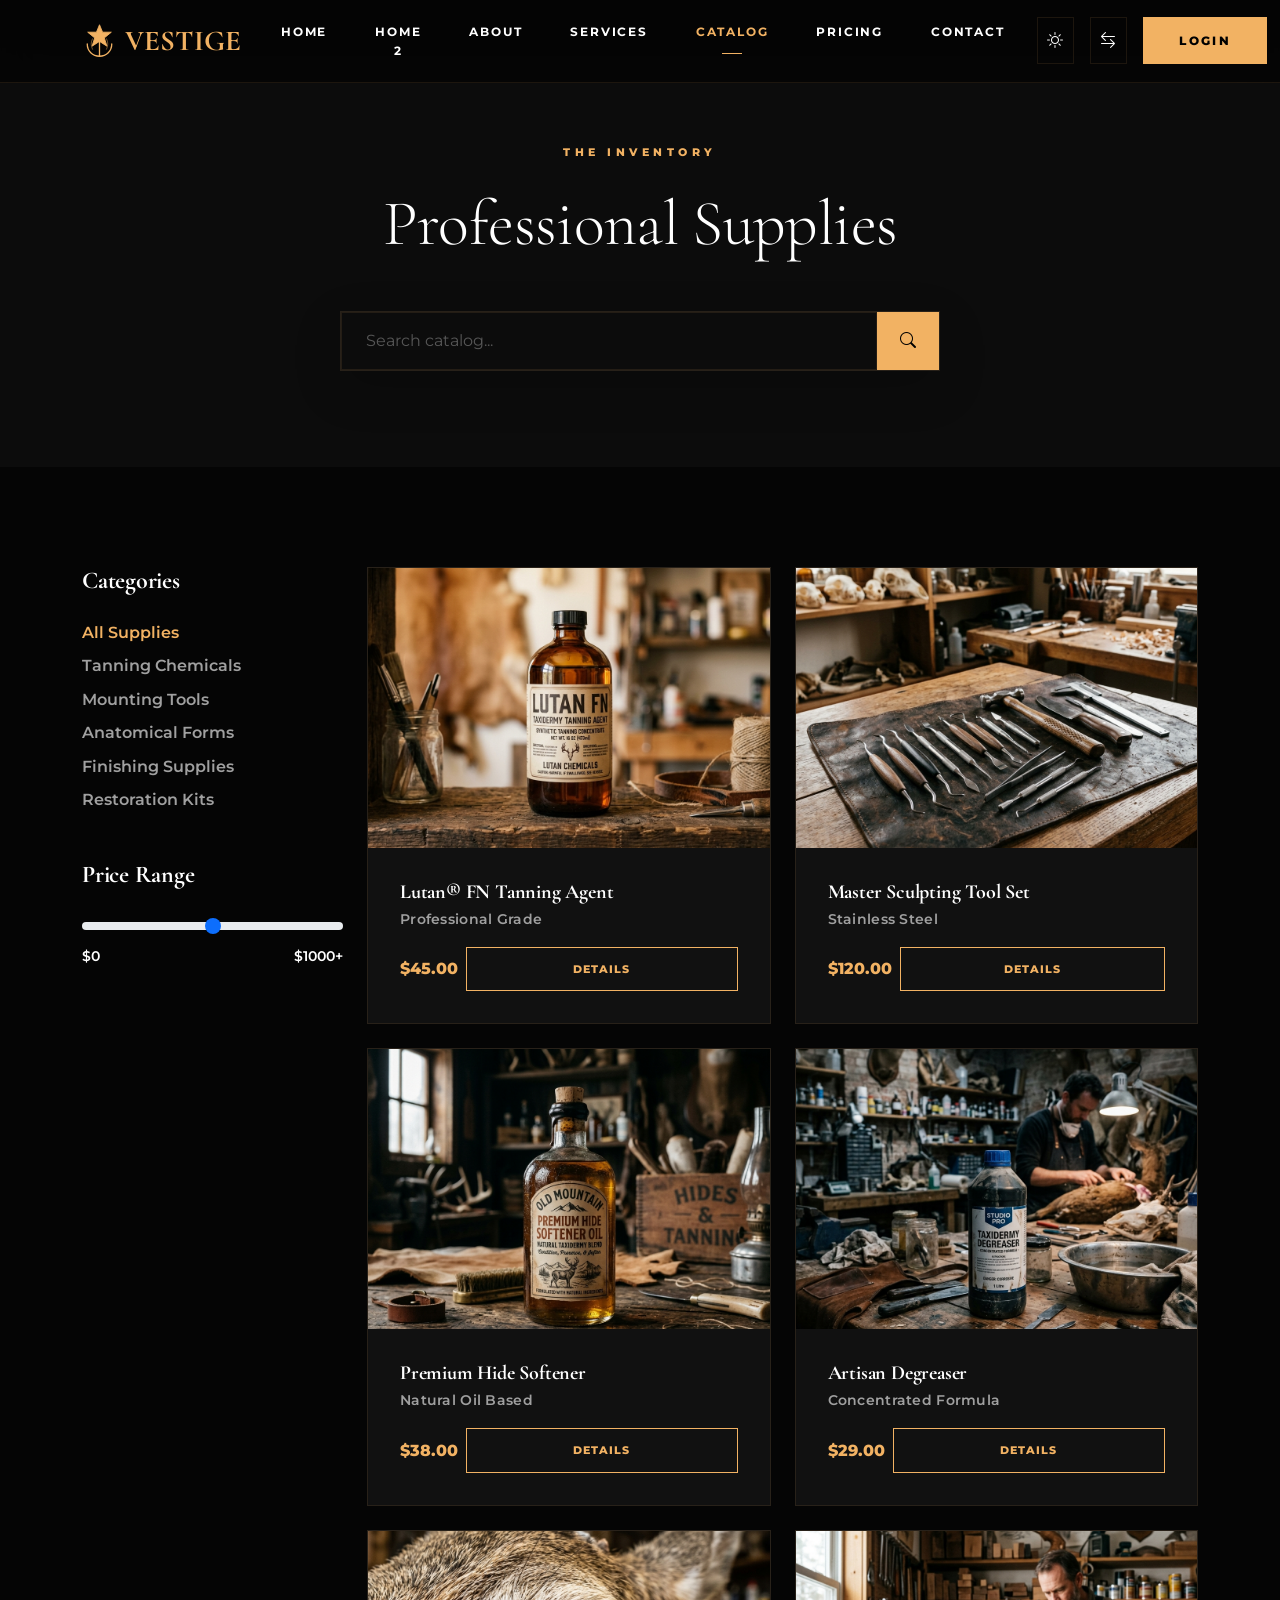
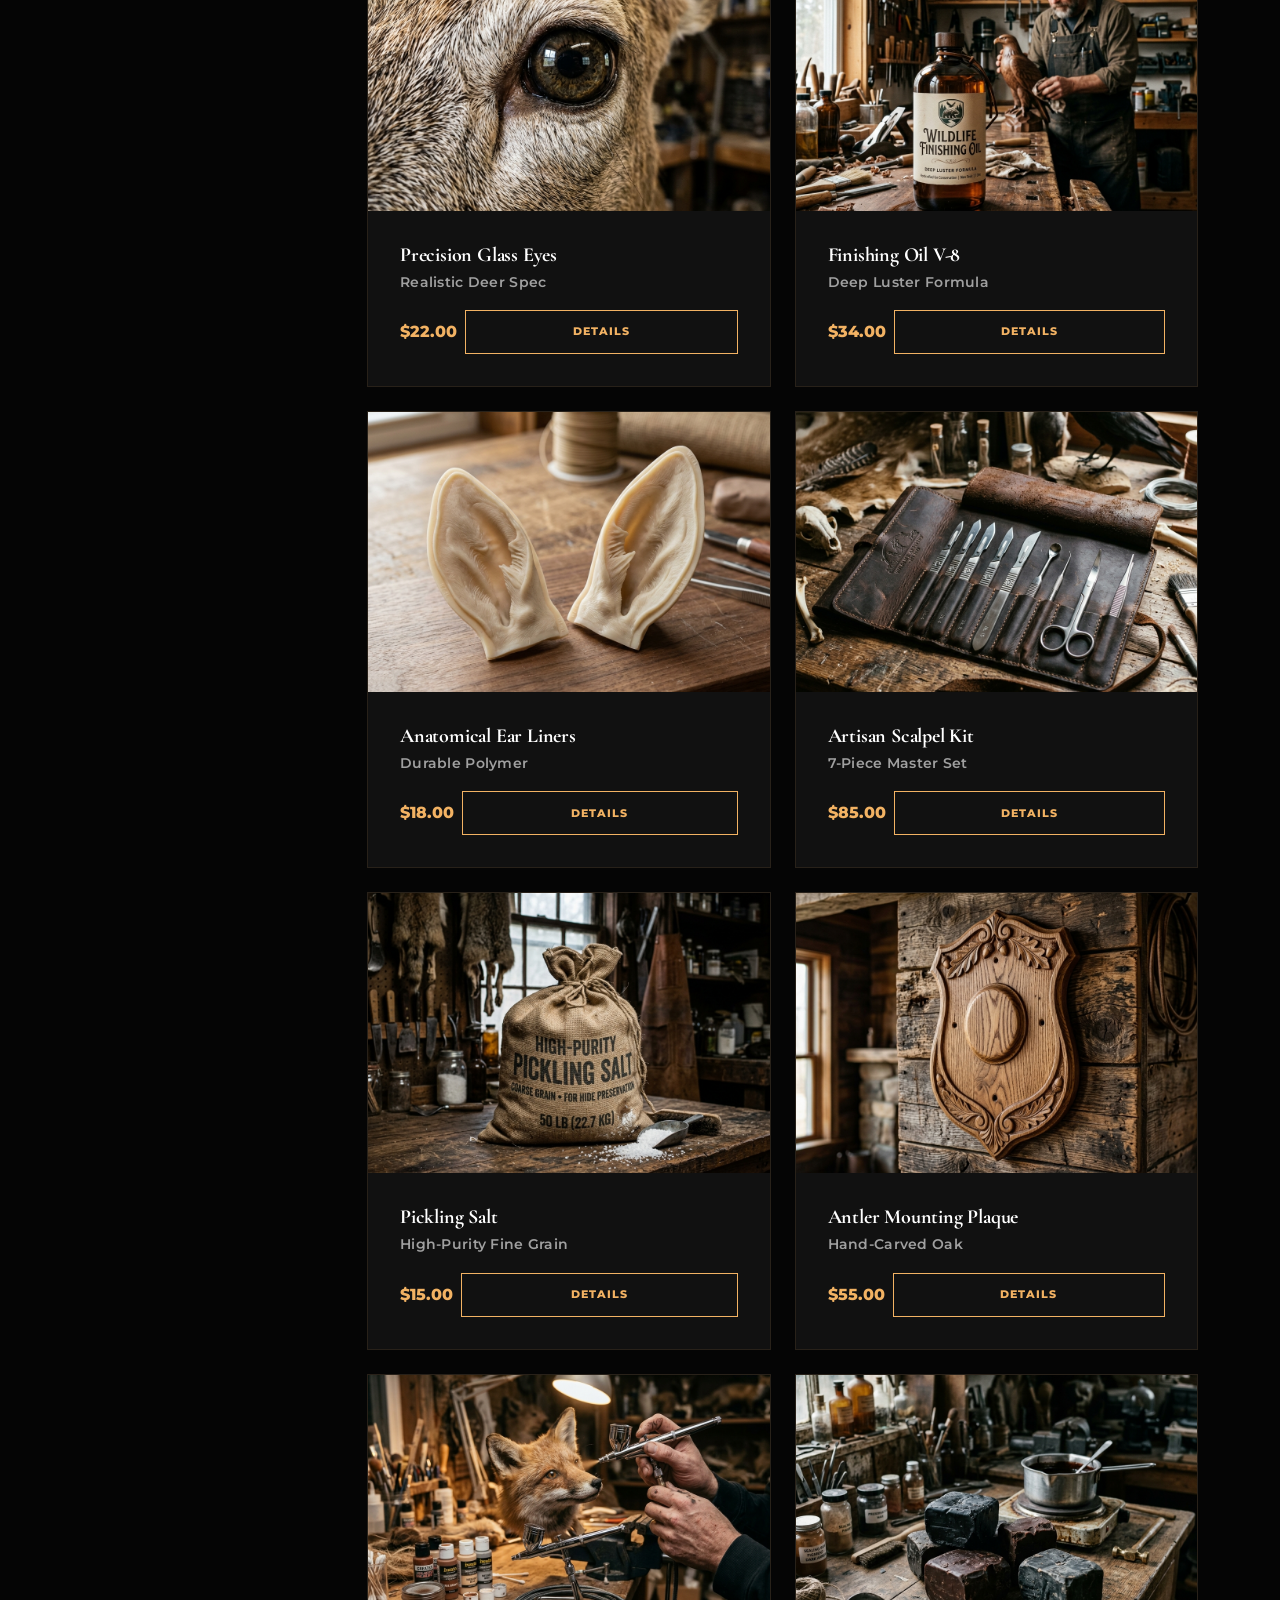
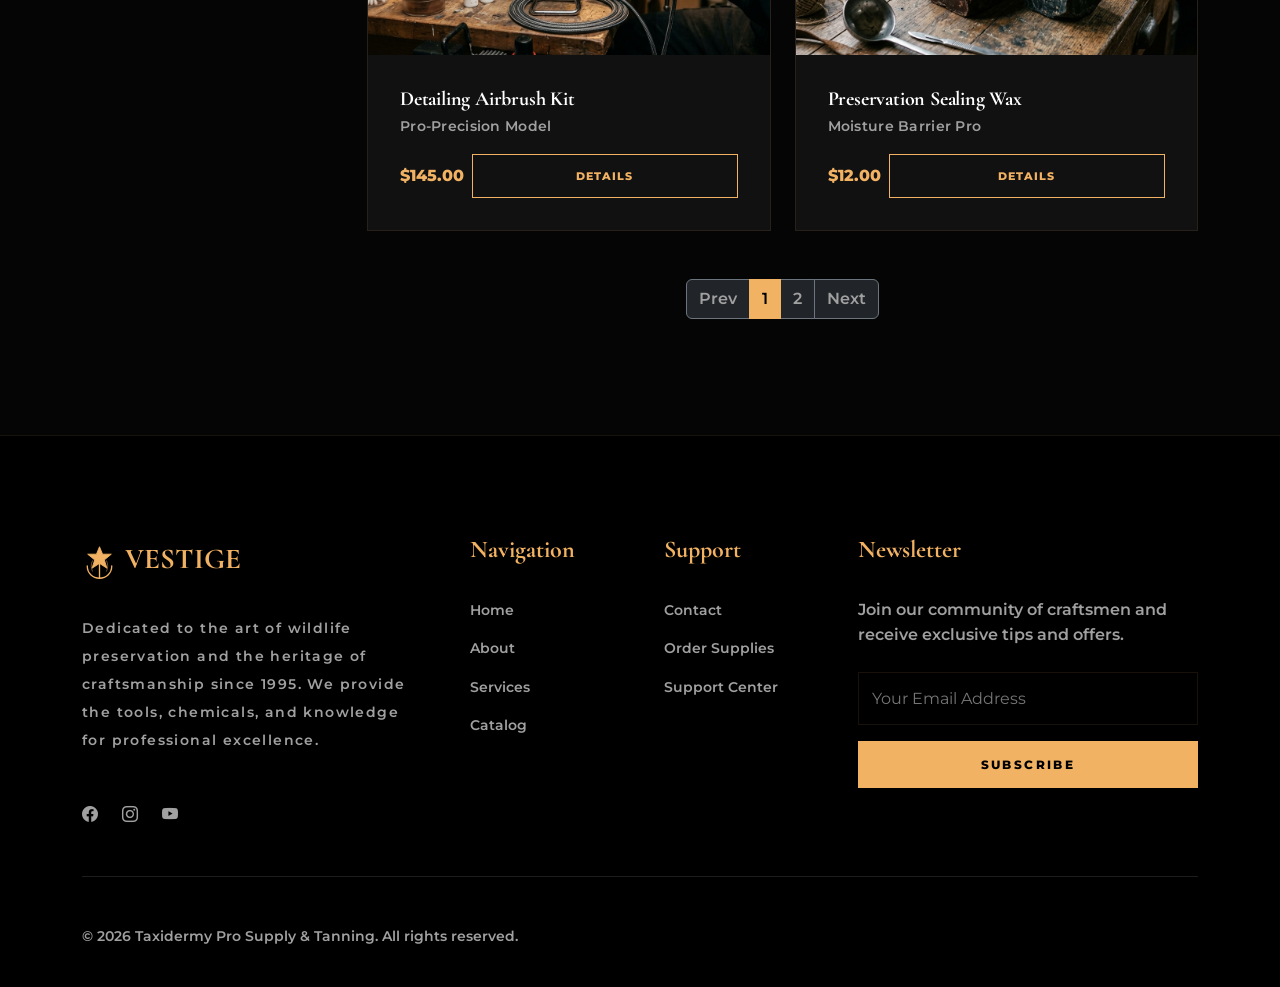
==== catalog.html @ b8b493ed "Initial commit: Professional Taxidermy Supply & Tanning Service Website" ====
<!DOCTYPE html>
<html lang="en" dir="ltr">
<head>
    <meta charset="UTF-8">
    <meta name="viewport" content="width=device-width, initial-scale=1.0">
    <title>Supply Catalog | Taxidermy Pro</title>
    <link href="https://cdn.jsdelivr.net/npm/bootstrap@5.3.0/dist/css/bootstrap.min.css" rel="stylesheet">
    <link rel="stylesheet" href="https://cdn.jsdelivr.net/npm/bootstrap-icons@1.10.5/font/bootstrap-icons.css">
    <link rel="stylesheet" href="assets/css/style.css">
    <link rel="icon" type="image/svg+xml" href="assets/images/logo.svg">
</head>
<body data-theme="dark">

    <!-- Navbar -->
    <nav class="navbar navbar-expand-xl fixed-top">
        <div class="container">
            <a class="navbar-brand d-flex align-items-center" href="index.html">
                <img src="assets/images/logo.svg" alt="Logo" class="me-2" style="height: 35px;">
                VESTIGE
            </a>
            <button class="navbar-toggler" type="button" data-bs-toggle="collapse" data-bs-target="#navbarNav">
                <span class="navbar-toggler-icon"></span>
            </button>
            <div class="collapse navbar-collapse" id="navbarNav">
                <ul class="navbar-nav mx-auto text-center">
                    <li class="nav-item"><a class="nav-link" href="index.html">Home</a></li>
                    <li class="nav-item"><a class="nav-link" href="home-2.html">Home 2</a></li>
                    <li class="nav-item"><a class="nav-link" href="about.html">About</a></li>
                    <li class="nav-item"><a class="nav-link" href="services.html">Services</a></li>
                    <li class="nav-item"><a class="nav-link active" href="catalog.html">Catalog</a></li>
                    <li class="nav-item"><a class="nav-link" href="pricing.html">Pricing</a></li>
                    
                    
                    <li class="nav-item"><a class="nav-link" href="contact.html">Contact</a></li>
                </ul>
                
                <div class="d-flex flex-column flex-lg-row align-items-center gap-3 mt-4 mt-lg-0">
                    <div class="d-flex gap-2">
                        <button class="theme-toggle" id="theme-toggle" title="Toggle Theme">
                            <i class="bi bi-sun"></i>
                        </button>
                        <button class="rtl-toggle" id="rtl-toggle" title="Toggle RTL">
                            <i class="bi bi-arrow-left-right"></i>
                        </button>
                    </div>
                    <a href="login.html" class="btn-premium">Login</a>
                </div>
            </div>
        </div>
    </nav>

    <section class="py-5 mt-5 bg-secondary-custom" style="background-color: var(--secondary-bg);">
        <div class="container py-5 text-center">
            <div class="section-title mb-5 reveal">
                <span>The Inventory</span>
                <h1 class="display-3">Professional Supplies</h1>
            </div>
            <div class="max-width-600 mx-auto mt-4 px-3 px-md-0">
                <div class="search-wrapper reveal d-flex shadow-lg" style="border: 1px solid var(--border-color); background: var(--card-bg);">
                    <input type="text" class="form-control border-0 bg-transparent ps-4 py-3 rounded-0" placeholder="Search catalog..." style="color: var(--text-primary); flex-grow: 1;">
                    <button class="btn btn-tan rounded-0 px-4 d-flex align-items-center justify-content-center" style="background: var(--accent-color); color: #000; border: none; min-width: 60px;">
                        <i class="bi bi-search fw-bold"></i>
                    </button>
                </div>
            </div>
        </div>
    </section>

    <section>
        <div class="container">
            <div class="row">
                <!-- Sidebar Filters -->
                <div class="col-lg-3 mb-5">
                    <div class="reveal">
                        <h4 class="mb-4">Categories</h4>
                        <ul class="list-unstyled">
                            <li class="mb-2"><a href="#" class="text-tan">All Supplies</a></li>
                            <li class="mb-2"><a href="#" class="text-muted">Tanning Chemicals</a></li>
                            <li class="mb-2"><a href="#" class="text-muted">Mounting Tools</a></li>
                            <li class="mb-2"><a href="#" class="text-muted">Anatomical Forms</a></li>
                            <li class="mb-2"><a href="#" class="text-muted">Finishing Supplies</a></li>
                            <li class="mb-2"><a href="#" class="text-muted">Restoration Kits</a></li>
                        </ul>
                        
                        <h4 class="mt-5 mb-4">Price Range</h4>
                        <input type="range" class="form-range" min="0" max="1000" id="priceRange">
                        <div class="d-flex justify-content-between text-muted small">
                            <span>$0</span>
                            <span>$1000+</span>
                        </div>
                    </div>
                </div>
                
                <!-- Product Grid -->
                <div class="col-lg-9">
                    <div class="row g-4">
                        <!-- Product Item -->
                        <div class="col-md-6 col-sm-6">
                            <div class="rustic-card reveal">
                                <img src="assets/images/catalog-item-1.png" alt="Product">
                                <div class="rustic-card-content">
                                    <h5 class="mb-1">Lutan® FN Tanning Agent</h5>
                                    <p class="small text-muted mb-3">Professional Grade</p>
                                    <div class="mt-auto d-flex flex-column flex-xl-row justify-content-between align-items-center gap-2">
                                        <span class="text-tan fw-bold">$45.00</span>
                                        <a href="catalog.html" class="btn btn-sm btn-outline-tan rounded-0 w-100 w-xl-auto">Details</a>
                                    </div>
                                </div>
                            </div>
                        </div>
                        <!-- Repeat products -->
                        <div class="col-md-6 col-sm-6">
                            <div class="rustic-card reveal">
                                <img src="assets/images/catalog-item-2.png" alt="Product">
                                <div class="rustic-card-content">
                                    <h5 class="mb-1">Master Sculpting Tool Set</h5>
                                    <p class="small text-muted mb-3">Stainless Steel</p>
                                    <div class="mt-auto d-flex flex-column flex-xl-row justify-content-between align-items-center gap-2">
                                        <span class="text-tan fw-bold">$120.00</span>
                                        <a href="catalog.html" class="btn btn-sm btn-outline-tan rounded-0 w-100 w-xl-auto">Details</a>
                                    </div>
                                </div>
                            </div>
                        </div>
                        <div class="col-md-6 col-sm-6">
                            <div class="rustic-card reveal">
                                <img src="assets/images/catalog-item-3.png" alt="Product">
                                <div class="rustic-card-content">
                                    <h5 class="mb-1">Premium Hide Softener</h5>
                                    <p class="small text-muted mb-3">Natural Oil Based</p>
                                    <div class="mt-auto d-flex flex-column flex-xl-row justify-content-between align-items-center gap-2">
                                        <span class="text-tan fw-bold">$38.00</span>
                                        <a href="catalog.html" class="btn btn-sm btn-outline-tan rounded-0 w-100 w-xl-auto">Details</a>
                                    </div>
                                </div>
                            </div>
                        </div>
                        <!-- Add more items to fill the grid -->
                        <div class="col-md-6 col-sm-6">
                            <div class="rustic-card reveal">
                                <img src="assets/images/catalog-item-4.png" alt="Product">
                                <div class="rustic-card-content">
                                    <h5 class="mb-1">Artisan Degreaser</h5>
                                    <p class="small text-muted mb-3">Concentrated Formula</p>
                                    <div class="mt-auto d-flex flex-column flex-xl-row justify-content-between align-items-center gap-2">
                                        <span class="text-tan fw-bold">$29.00</span>
                                        <a href="catalog.html" class="btn btn-sm btn-outline-tan rounded-0 w-100 w-xl-auto">Details</a>
                                    </div>
                                </div>
                            </div>
                        </div>
                        
                        <!-- New Items -->
                        <div class="col-md-6 col-sm-6">
                            <div class="rustic-card reveal">
                                <img src="assets/images/catalog-item-5.png" alt="Product">
                                <div class="rustic-card-content">
                                    <h5 class="mb-1">Precision Glass Eyes</h5>
                                    <p class="small text-muted mb-3">Realistic Deer Spec</p>
                                    <div class="mt-auto d-flex flex-column flex-xl-row justify-content-between align-items-center gap-2">
                                        <span class="text-tan fw-bold">$22.00</span>
                                        <a href="catalog.html" class="btn btn-sm btn-outline-tan rounded-0 w-100 w-xl-auto">Details</a>
                                    </div>
                                </div>
                            </div>
                        </div>
                        <div class="col-md-6 col-sm-6">
                            <div class="rustic-card reveal">
                                <img src="assets/images/catalog-item-6.png" alt="Product">
                                <div class="rustic-card-content">
                                    <h5 class="mb-1">Finishing Oil V-8</h5>
                                    <p class="small text-muted mb-3">Deep Luster Formula</p>
                                    <div class="mt-auto d-flex flex-column flex-xl-row justify-content-between align-items-center gap-2">
                                        <span class="text-tan fw-bold">$34.00</span>
                                        <a href="catalog.html" class="btn btn-sm btn-outline-tan rounded-0 w-100 w-xl-auto">Details</a>
                                    </div>
                                </div>
                            </div>
                        </div>
                        <div class="col-md-6 col-sm-6">
                            <div class="rustic-card reveal">
                                <img src="assets/images/catalog-item-7.png" alt="Product">
                                <div class="rustic-card-content">
                                    <h5 class="mb-1">Anatomical Ear Liners</h5>
                                    <p class="small text-muted mb-3">Durable Polymer</p>
                                    <div class="mt-auto d-flex flex-column flex-xl-row justify-content-between align-items-center gap-2">
                                        <span class="text-tan fw-bold">$18.00</span>
                                        <a href="catalog.html" class="btn btn-sm btn-outline-tan rounded-0 w-100 w-xl-auto">Details</a>
                                    </div>
                                </div>
                            </div>
                        </div>
                        <div class="col-md-6 col-sm-6">
                            <div class="rustic-card reveal">
                                <img src="assets/images/catalog-item-8.png" alt="Product">
                                <div class="rustic-card-content">
                                    <h5 class="mb-1">Artisan Scalpel Kit</h5>
                                    <p class="small text-muted mb-3">7-Piece Master Set</p>
                                    <div class="mt-auto d-flex flex-column flex-xl-row justify-content-between align-items-center gap-2">
                                        <span class="text-tan fw-bold">$85.00</span>
                                        <a href="catalog.html" class="btn btn-sm btn-outline-tan rounded-0 w-100 w-xl-auto">Details</a>
                                    </div>
                                </div>
                            </div>
                        </div>
                        <div class="col-md-6 col-sm-6">
                            <div class="rustic-card reveal">
                                <img src="assets/images/catalog-item-9.png" alt="Product">
                                <div class="rustic-card-content">
                                    <h5 class="mb-1">Pickling Salt</h5>
                                    <p class="small text-muted mb-3">High-Purity Fine Grain</p>
                                    <div class="mt-auto d-flex flex-column flex-xl-row justify-content-between align-items-center gap-2">
                                        <span class="text-tan fw-bold">$15.00</span>
                                        <a href="catalog.html" class="btn btn-sm btn-outline-tan rounded-0 w-100 w-xl-auto">Details</a>
                                    </div>
                                </div>
                            </div>
                        </div>
                        <div class="col-md-6 col-sm-6">
                            <div class="rustic-card reveal">
                                <img src="assets/images/catalog-item-10.png" alt="Product">
                                <div class="rustic-card-content">
                                    <h5 class="mb-1">Antler Mounting Plaque</h5>
                                    <p class="small text-muted mb-3">Hand-Carved Oak</p>
                                    <div class="mt-auto d-flex flex-column flex-xl-row justify-content-between align-items-center gap-2">
                                        <span class="text-tan fw-bold">$55.00</span>
                                        <a href="catalog.html" class="btn btn-sm btn-outline-tan rounded-0 w-100 w-xl-auto">Details</a>
                                    </div>
                                </div>
                            </div>
                        </div>
                        <div class="col-md-6 col-sm-6">
                            <div class="rustic-card reveal">
                                <img src="assets/images/catalog-item-11.png" alt="Product">
                                <div class="rustic-card-content">
                                    <h5 class="mb-1">Detailing Airbrush Kit</h5>
                                    <p class="small text-muted mb-3">Pro-Precision Model</p>
                                    <div class="mt-auto d-flex flex-column flex-xl-row justify-content-between align-items-center gap-2">
                                        <span class="text-tan fw-bold">$145.00</span>
                                        <a href="catalog.html" class="btn btn-sm btn-outline-tan rounded-0 w-100 w-xl-auto">Details</a>
                                    </div>
                                </div>
                            </div>
                        </div>
                        <div class="col-md-6 col-sm-6">
                            <div class="rustic-card reveal">
                                <img src="assets/images/catalog-item-12.png" alt="Product">
                                <div class="rustic-card-content">
                                    <h5 class="mb-1">Preservation Sealing Wax</h5>
                                    <p class="small text-muted mb-3">Moisture Barrier Pro</p>
                                    <div class="mt-auto d-flex flex-column flex-xl-row justify-content-between align-items-center gap-2">
                                        <span class="text-tan fw-bold">$12.00</span>
                                        <a href="catalog.html" class="btn btn-sm btn-outline-tan rounded-0 w-100 w-xl-auto">Details</a>
                                    </div>
                                </div>
                            </div>
                        </div>
                    </div>
                    
                    <!-- Pagination -->
                    <nav class="mt-5">
                        <ul class="pagination justify-content-center">
                            <li class="page-item disabled"><a class="page-link bg-dark border-secondary text-muted" href="#">Prev</a></li>
                            <li class="page-item active"><a class="page-link bg-tan border-tan text-white" href="#" style="background: var(--tan-leather);">1</a></li>
                            <li class="page-item"><a class="page-link bg-dark border-secondary text-muted" href="#">2</a></li>
                            <li class="page-item"><a class="page-link bg-dark border-secondary text-muted" href="#">Next</a></li>
                        </ul>
                    </nav>
                </div>
            </div>
        </div>
    </section>

    <!-- Footer -->
    <footer>
        <div class="container">
            <div class="row g-5">
                <div class="col-lg-4">
                    <div class="footer-logo"><img src="assets/images/logo.svg" alt="Logo" class="me-2" style="height: 35px;">VESTIGE</div>
                    <p class="text-muted mb-5 small letter-spacing-1 lh-lg">Dedicated to the art of wildlife preservation and the heritage of craftsmanship since 1995. We provide the tools, chemicals, and knowledge for professional excellence.</p>
                    <div class="social-links d-flex gap-4">
                        <a href="#" class="text-muted hover-accent"><i class="bi bi-facebook"></i></a>
                        <a href="#" class="text-muted hover-accent"><i class="bi bi-instagram"></i></a>
                        <a href="#" class="text-muted hover-accent"><i class="bi bi-youtube"></i></a>
                    </div>
                </div>
                <div class="col-lg-2 footer-links">
                    <h4>Navigation</h4>
                    <ul>
                        <li><a href="index.html">Home</a></li>
                        <li><a href="about.html">About</a></li>
                        <li><a href="services.html">Services</a></li>
                        <li><a href="catalog.html">Catalog</a></li>
                    </ul>
                </div>
                <div class="col-lg-2 footer-links">
                    <h4>Support</h4>
                    <ul>
                        <li><a href="contact.html">Contact</a></li>
                        <li><a href="order-form.html">Order Supplies</a></li>
                        
                        <li><a href="404.html">Support Center</a></li>
                    </ul>
                </div>
                <div class="col-lg-4">
                    <h4>Newsletter</h4>
                    <p class="text-muted mb-4">Join our community of craftsmen and receive exclusive tips and offers.</p>
                    <form class="newsletter-form">
                        <input type="email" placeholder="Your Email Address" required>
                        <button type="submit" class="btn-premium w-100">Subscribe</button>
                    </form>
                </div>
            </div>
            <hr class="my-5 border-secondary">
            <div class="row align-items-center">
                <div class="col-md-6 text-center text-md-start">
                    <p class="mb-0 small text-muted">&copy; 2026 Taxidermy Pro Supply & Tanning. All rights reserved.</p>
                </div>
            </div>
        </div>
    </footer>

    <script src="https://cdn.jsdelivr.net/npm/bootstrap@5.3.0/dist/js/bootstrap.bundle.min.js"></script>
    <script src="assets/js/main.js"></script>

    <button id="back-to-top" title="Back to Top"><i class="bi bi-arrow-up"></i></button>
</body>
</html>
---- assets/css/style.css ----
@import url('https://fonts.googleapis.com/css2?family=Cormorant+Garamond:wght@400;500;600;700&family=Montserrat:wght@400;500;600;700;800;900&display=swap');
@import url('dark-mode.css');
@import url('rtl.css');

:root {
    --primary-bg: #050505;
    --secondary-bg: #0c0c0c;
    --card-bg: #111111;
    --accent-color: #f2b263; /* Amber Gold */
    --accent-glow: rgba(242, 178, 99, 0.15);
    --text-primary: #ffffff;
    --text-muted: #a0a0a0;
    --border-color: rgba(242, 178, 99, 0.1);
    --transition-slow: 0.8s cubic-bezier(0.16, 1, 0.3, 1);
    --transition-mid: 0.5s cubic-bezier(0.16, 1, 0.3, 1);
    --nav-bg: rgba(5, 5, 5, 0.7);
    --footer-bg: #000000;
}

[data-theme="light"] {
    --primary-bg: #ffffff;
    --secondary-bg: #f8f8f8;
    --card-bg: #fdfdfd;
    --text-primary: #1a1a1a;
    --text-muted: #666666;
    --border-color: rgba(0, 0, 0, 0.08);
    --nav-bg: rgba(255, 255, 255, 0.95);
    --footer-bg: #f4f4f4;
}

[data-theme="dark"] {
    --primary-bg: #050505;
    --secondary-bg: #0c0c0c;
    --card-bg: #111111;
    --text-primary: #ffffff;
    --text-muted: #a0a0a0;
    --border-color: rgba(242, 178, 99, 0.1);
    --nav-bg: rgba(5, 5, 5, 0.9);
    --footer-bg: #000000;
}

* {
    margin: 0;
    padding: 0;
    box-sizing: border-box;
}

body {
    background-color: var(--primary-bg);
    color: var(--text-primary);
    font-family: 'Montserrat', sans-serif;
    font-weight: 600;
    overflow-x: hidden;
    line-height: 1.6;
    transition: background-color var(--transition-mid), color var(--transition-mid);
    -webkit-font-smoothing: antialiased;
}

h1, h2, h3, h4, h5, h6 {
    font-family: 'Cormorant Garamond', serif;
    font-weight: 700;
    color: var(--text-primary);
    letter-spacing: -0.01em;
}

/* Global Font Weight Overrides */
strong, b, .fw-bold {
    font-weight: 800 !important;
}

.fw-semibold {
    font-weight: 700 !important;
}

.fw-medium {
    font-weight: 600 !important;
}

/* Fix visibility issues */
.text-muted { color: var(--text-muted) !important; }
.text-accent { color: var(--accent-color) !important; }

/* Ensure consistent theme colors */
p, span, li { color: var(--text-primary); }
.text-muted { color: var(--text-muted) !important; }

a {
    text-decoration: none;
    color: inherit;
    transition: var(--transition-mid);
}

/* --- Navigation --- */
.navbar {
    background: var(--nav-bg);
    backdrop-filter: blur(20px);
    -webkit-backdrop-filter: blur(20px);
    border-bottom: 1px solid var(--border-color);
    padding: 0.8rem 0;
    transition: var(--transition-mid);
}

.navbar.scrolled {
    padding: 0.5rem 0;
    background: var(--primary-bg);
}

.navbar-brand {
    font-family: 'Cormorant Garamond', serif;
    font-size: 1.8rem;
    font-weight: 700;
    color: var(--accent-color) !important;
    text-transform: uppercase;
    letter-spacing: 0;
}

.nav-link {
    color: var(--text-primary) !important;
    font-weight: 700;
    font-size: 0.75rem;
    text-transform: uppercase;
    letter-spacing: 0.15em;
    margin: 0 1rem;
    position: relative;
    opacity: 1;
}

.nav-link:hover, .nav-link.active {
    color: var(--accent-color) !important;
    opacity: 1;
}

.nav-link::after {
    content: '';
    position: absolute;
    bottom: -5px;
    left: 50%;
    width: 0;
    height: 1px;
    background: var(--accent-color);
    transition: var(--transition-mid);
    transform: translateX(-50%);
}

.nav-link:hover::after, .nav-link.active::after {
    width: 20px;
}

.btn-premium {
    background: var(--accent-color);
    color: #000 !important;
    border: 1px solid var(--accent-color);
    padding: 0.8rem 2.2rem;
    font-size: 0.75rem;
    font-weight: 800;
    text-transform: uppercase;
    letter-spacing: 0.2em;
    border-radius: 0;
    position: relative;
    overflow: hidden;
    z-index: 1;
    transition: var(--transition-mid);
    display: inline-block;
    text-align: center;
}

.btn-premium:hover {
    background: #ffffff;
    color: #000 !important;
    border-color: #ffffff;
}

[data-theme="light"] .btn-premium:hover {
    background: #000000;
    color: var(--accent-color) !important;
    border-color: #000000;
}

/* Removed hover slide animation for solid button style */

.btn-outline-light {
    border-color: var(--border-color) !important;
    color: var(--text-primary) !important;
    border-radius: 0;
    text-transform: uppercase;
    font-size: 0.75rem;
    letter-spacing: 0.1em;
    padding: 0.8rem 2.2rem;
    transition: var(--transition-mid);
}

.btn-outline-light:hover {
    background: var(--accent-color);
    border-color: var(--accent-color) !important;
    color: #000 !important;
}

.btn-outline-tan {
    border: 1px solid var(--accent-color);
    color: var(--accent-color);
    background: transparent;
    padding: 0.8rem 1.5rem;
    text-transform: uppercase;
    font-size: 0.7rem;
    font-weight: 800;
    letter-spacing: 1px;
    transition: 0.3s;
}

.btn-outline-tan:hover {
    background: var(--accent-color);
    color: #000;
}

/* --- Form Styling --- */
.form-control, .form-select {
    background: var(--secondary-bg);
    border: 1px solid var(--border-color);
    color: var(--text-primary);
    border-radius: 0;
    padding: 0.8rem 1rem;
    transition: var(--transition-mid);
}

.form-control:focus, .form-select:focus {
    background: var(--card-bg);
    border-color: var(--accent-color);
    color: var(--text-primary);
    box-shadow: none;
    outline: none;
}

.form-control::placeholder {
    color: var(--text-muted);
    opacity: 0.5;
}

.form-label {
    color: var(--text-muted);
    font-size: 0.75rem;
    font-weight: 600;
    text-transform: uppercase;
    letter-spacing: 0.1em;
    margin-bottom: 0.5rem;
}

small {
    font-weight: 600;
}

/* --- Hero Section --- */
.hero {
    min-height: 100vh;
    display: flex;
    align-items: center;
    justify-content: center;
    text-align: center;
    position: relative;
    overflow: hidden;
    background: var(--primary-bg);
}

.hero-bg {
    position: absolute;
    top: 0;
    left: 0;
    width: 100%;
    height: 100%;
    background-size: cover;
    background-position: center;
    z-index: 1;
    transition: filter var(--transition-mid);
}

[data-theme="dark"] .hero-bg {
    background: linear-gradient(to bottom, rgba(5, 5, 5, 0.8), rgba(5, 5, 5, 0.4)), url('../images/hero.png');
    filter: contrast(1.2);
}

[data-theme="light"] .hero-bg {
    background: linear-gradient(to bottom, rgba(0, 0, 0, 0.4), rgba(0, 0, 0, 0.6)), url('../images/hero.png') center/cover no-repeat;
    filter: brightness(1) contrast(1.1);
}

.hero-overlay {
    position: absolute;
    top: 0;
    left: 0;
    width: 100%;
    height: 100%;
    background: linear-gradient(to bottom, rgba(0,0,0,0.4) 0%, rgba(0,0,0,0.6) 100%);
    z-index: 2;
}

.hero-content {
    position: relative;
    z-index: 3;
    max-width: 900px;
    margin: 0 auto;
}

.hero h1 {
    font-size: clamp(3rem, 8vw, 6rem);
    line-height: 0.9;
    margin-bottom: 2rem;
    color: #ffffff;
    clip-path: polygon(0 0, 100% 0, 100% 100%, 0% 100%);
    text-shadow: 0 10px 30px rgba(0,0,0,0.5);
}

.hero h1 span {
    display: block;
    color: transparent;
    -webkit-text-stroke: 1px var(--accent-color);
}

.hero p {
    font-size: 1.1rem;
    color: #e0e0e0;
    margin-bottom: 3rem;
    max-width: 600px;
    margin-left: auto;
    margin-right: auto;
    letter-spacing: 0.05em;
    text-shadow: 0 2px 10px rgba(0,0,0,0.5);
}

.hero-btns {
    gap: 1.5rem;
}

.hero .btn-premium {
    background: var(--accent-color);
    color: #000 !important;
    border: none;
    font-weight: 800;
}

.hero .btn-premium:hover {
    background: #ffffff;
    color: #000 !important;
}

.hero .btn-outline-light {
    border: 1px solid rgba(255, 255, 255, 0.5) !important;
    color: #ffffff !important;
    font-weight: 800;
}

.hero .btn-outline-light:hover {
    background: #ffffff;
    color: #000 !important;
    border-color: #ffffff !important;
}

/* Unique Reveal Animation */
.reveal-text {
    display: block;
    transform: translateY(100%);
    animation: revealText 1.2s cubic-bezier(0.77, 0, 0.175, 1) forwards;
}

@keyframes revealText {
    to { transform: translateY(0); }
}

/* --- Sections --- */
section {
    padding: 100px 0;
}

.section-title {
    margin-bottom: 4rem;
}

.section-title span {
    display: block;
    color: var(--accent-color);
    text-transform: uppercase;
    font-weight: 800;
    letter-spacing: 0.4em;
    font-size: 0.7rem;
    margin-bottom: 1.5rem;
}

.section-title h2 {
    font-size: clamp(2.5rem, 5vw, 4rem);
    line-height: 1.1;
}

/* --- Leather About --- */
.leather-about {
    position: relative;
    background: url('../images/leather-bg.png') center/cover fixed no-repeat;
    color: #ffffff !important;
}

.leather-about h1,
.leather-about h2, 
.leather-about h3,
.leather-about h4,
.leather-about h5,
.leather-about h6,
.leather-about p, 
.leather-about span,
.leather-about .text-muted {
    color: #ffffff !important;
}

.leather-about .text-muted {
    opacity: 0.7;
}

.leather-about::before {
    content: '';
    position: absolute;
    top: 0;
    left: 0;
    width: 100%;
    height: 100%;
    background: #000;
    opacity: 0.6;
}

.leather-about .container {
    position: relative;
    z-index: 2;
}

.editorial-img-wrapper {
    position: relative;
    padding: 0;
    overflow: hidden;
    border: 1px solid var(--border-color);
}

.editorial-img {
    width: 100%;
    height: 550px;
    object-fit: cover;
    filter: contrast(1.1);
    transition: var(--transition-slow);
}

.editorial-img:hover {
    filter: contrast(1.1);
    transform: scale(1.05);
}

.gallery-overlay {
    position: absolute;
    top: 0;
    left: 0;
    width: 100%;
    height: 100%;
    background: linear-gradient(to top, rgba(0,0,0,0.8), transparent);
    display: flex;
    flex-direction: column;
    justify-content: flex-end;
    align-items: center;
    opacity: 0;
    transition: var(--transition-mid);
    padding: 2rem;
    text-align: center;
    pointer-events: none;
}

.editorial-img-wrapper:hover .gallery-overlay {
    opacity: 1;
}

.gallery-overlay h4, .gallery-overlay p {
    color: #ffffff !important;
    transform: translateY(20px);
    transition: var(--transition-mid);
}

.editorial-img-wrapper:hover .gallery-overlay h4,
.editorial-img-wrapper:hover .gallery-overlay p {
    transform: translateY(0);
}


.editorial-img-overlay {
    position: absolute;
    bottom: 20px;
    right: 20px;
    width: 150px;
    height: 150px;
    border: 1px solid var(--accent-color);
    z-index: 2;
    background: var(--primary-bg);
    display: flex;
    align-items: center;
    justify-content: center;
    font-family: 'Cormorant Garamond', serif;
    font-size: 2.5rem;
    color: var(--accent-color);
}

/* --- Cards --- */
.rustic-card {
    background: var(--card-bg);
    border: 1px solid var(--border-color);
    padding: 0;
    transition: var(--transition-mid);
    height: 100%;
    position: relative;
    overflow: hidden;
    display: flex;
    flex-direction: column;
}

.rustic-card::after {
    content: '';
    position: absolute;
    bottom: 0;
    left: 0;
    width: 0;
    height: 2px;
    background: var(--accent-color);
    transition: var(--transition-mid);
}

.rustic-card:hover {
    transform: translateY(-10px);
    border-color: var(--accent-color);
    box-shadow: 0 20px 40px rgba(0, 0, 0, 0.3);
}

.rustic-card:hover::after {
    width: 100%;
}

.rustic-card img {
    width: 100%;
    height: 280px;
    object-fit: cover;
    transition: var(--transition-mid);
}

.rustic-card:hover img {
    transform: scale(1.05);
}

.rustic-card-content {
    padding: 2rem;
    flex-grow: 1;
    display: flex;
    flex-direction: column;
}

.rustic-card h3 {
    margin-bottom: 1rem;
    font-size: 1.8rem;
}

.rustic-card p {
    color: var(--text-muted);
    font-size: 0.9rem;
    letter-spacing: 0.02em;
    margin-bottom: 1.5rem;
}

/* --- Footer --- */
footer {
    background: var(--footer-bg);
    padding: 100px 0 40px;
    border-top: 1px solid var(--border-color);
}

.footer-logo {
    font-family: 'Cormorant Garamond', serif;
    font-size: 1.8rem;
    font-weight: 700;
    color: var(--accent-color);
    margin-bottom: 2rem;
    letter-spacing: 0;
}

.footer-links h4, footer h4 {
    margin-bottom: 2rem;
    font-size: 1.5rem;
    font-family: 'Cormorant Garamond', serif;
    font-weight: 700;
    color: var(--accent-color);
    text-transform: none;
    letter-spacing: 0;
}

.footer-links ul {
    list-style: none;
    padding: 0;
}

.footer-links ul li {
    margin-bottom: 0.8rem;
}

.footer-links ul li a {
    color: var(--text-muted);
    font-size: 0.9rem;
}

.footer-links ul li a:hover {
    color: var(--accent-color);
    padding-left: 5px;
}

.newsletter-form input {
    background: transparent;
    border: 1px solid var(--border-color);
    padding: 0.8rem;
    color: var(--text-primary);
    border-radius: 0;
    width: 100%;
    margin-bottom: 1rem;
}

.newsletter-form input:focus {
    outline: none;
    border-color: var(--accent-color);
}

/* --- Utilities --- */
.letter-spacing-1 { letter-spacing: 0.1em; }
.letter-spacing-2 { letter-spacing: 0.2em; }
.object-fit-cover { object-fit: cover; }
.max-width-600 { max-width: 600px; }
.max-width-800 { max-width: 800px; }

/* Tan/Accent Aliases */
.text-tan, .text-accent { color: var(--accent-color) !important; }
.bg-tan, .bg-accent { background-color: var(--accent-color) !important; color: #000 !important; }
.border-tan, .border-accent { border-color: var(--accent-color) !important; }

.hover-accent {
    display: inline-block;
    transition: var(--transition-mid);
}

.hover-accent:hover {
    color: var(--accent-color) !important;
    transform: translateY(-3px);
}


/* Animation Classes */
.reveal {
    opacity: 0;
    transform: translateY(30px);
    transition: 1s cubic-bezier(0.16, 1, 0.3, 1);
}

.reveal.revealed {
    opacity: 1;
    transform: translateY(0);
}

.stagger {
    opacity: 0;
    transform: translateY(20px);
    transition: 0.8s cubic-bezier(0.16, 1, 0.3, 1);
}

.stagger.revealed {
    opacity: 1;
    transform: translateY(0);
}

/* --- Responsive --- */
@media (max-width: 991px) {
    .navbar-collapse {
        background: var(--secondary-bg);
        padding: 2rem;
        margin-top: 1rem;
        border: 1px solid var(--border-color);
    }
    .nav-link {
        margin: 0.5rem 0;
    }
    .editorial-img {
        height: 450px;
    }
}

@media (max-width: 768px) {
    section {
        padding: 60px 0;
        text-align: center !important;
    }
    .container {
        overflow-x: hidden;
    }
    .row {
        --bs-gutter-x: 0;
        margin-right: 0;
        margin-left: 0;
    }
    .hero {
        text-align: center;
    }
    .hero-content {
        margin: 0 auto;
    }
    .hero h1 {
        font-size: 2.8rem;
    }
    .editorial-img {
        height: 320px;
        margin: 0 auto 2rem !important;
        display: block;
    }
    .section-title {
        margin-bottom: 2.5rem;
        text-align: center !important;
    }
    .section-title span, .section-title h2, .section-title p {
        text-align: center !important;
        margin-left: auto !important;
        margin-right: auto !important;
    }
    .btn-premium, .btn-outline-tan, .btn, .btn-premium.w-100 {
        margin: 0.5rem auto !important;
        display: block !important;
        width: 100% !important;
        max-width: 280px;
        text-align: center;
    }
    .hero-content .d-flex {
        flex-direction: column !important;
        align-items: center !important;
        gap: 1rem !important;
    }
    p, .text-muted {
        text-align: center !important;
        margin-left: auto !important;
        margin-right: auto !important;
    }
    
    /* Component specific centering */
    .academy-item {
        flex-direction: column;
        align-items: center !important;
        text-align: center;
    }
    .academy-number {
        margin-right: 0 !important;
        margin-bottom: 1rem;
    }
    .vault-card-grid {
        flex-direction: column !important;
        gap: 3rem;
    }
    .vault-card {
        transform: none !important;
        margin: 0 auto !important;
    }
    .heritage-map-wrapper img {
        width: 280px !important;
        height: 280px !important;
        margin: 0 auto !important;
    }
    .lab-img-wrapper img {
        margin-bottom: 2rem !important;
    }
    .stat-card {
        margin-bottom: 1rem;
    }
    .finishing-grid {
        gap: 2rem;
    }
    footer {
        text-align: center !important;
    }
    .footer-logo {
        justify-content: center !important;
    }
    .footer-section h5::after {
        left: 50% !important;
        transform: translateX(-50%) !important;
    }
    .social-links {
        justify-content: center !important;
    }
}

/* Back to Top */
#back-to-top {
    position: fixed;
    bottom: 30px;
    right: 30px;
    width: 50px;
    height: 50px;
    background: var(--accent-color);
    color: #000;
    border: 1px solid var(--accent-color);
    border-radius: 0;
    display: flex;
    align-items: center;
    justify-content: center;
    cursor: pointer;
    z-index: 1000;
    opacity: 0;
    visibility: hidden;
    transition: var(--transition-mid);
}

#back-to-top.show {
    opacity: 1;
    visibility: visible;
}

#back-to-top:hover {
    background: #fff;
    border-color: #fff;
    color: #000;
    transform: translateY(-5px);
}

#back-to-top i {
    font-size: 1.2rem;
}

/* --- Auth Pages --- */
.auth-wrapper {
    min-height: 100vh;
    display: flex;
    align-items: center;
    justify-content: center;
    background: linear-gradient(rgba(0, 0, 0, 0.8), rgba(0, 0, 0, 0.8)), url('../images/leather-bg.png') center/cover;
    padding: 2rem;
}

[data-theme="light"] .auth-wrapper {
    background: linear-gradient(rgba(255, 255, 255, 0.9), rgba(255, 255, 255, 0.9)), url('../images/leather-bg.png') center/cover;
}

.auth-card {
    background: var(--card-bg);
    backdrop-filter: blur(10px);
    border: 1px solid var(--border-color);
    padding: 3.5rem;
    width: 100%;
    max-width: 500px;
    box-shadow: 0 30px 60px rgba(0, 0, 0, 0.2);
}

/* Theme Toggle */
.theme-toggle, .rtl-toggle {
    background: transparent;
    border: 1px solid var(--border-color);
    color: var(--text-primary);
    padding: 0.6rem;
    margin-left: 0.5rem;
    cursor: pointer;
    transition: var(--transition-mid);
}

.theme-toggle:hover, .rtl-toggle:hover {
    border-color: var(--accent-color);
    color: var(--accent-color);
}

/* --- Gallery --- */
.gallery-item {
    position: relative;
    overflow: hidden;
    margin-bottom: 30px;
    border: 1px solid var(--border-color);
}

.gallery-item img {
    width: 100%;
    height: auto;
    transition: var(--transition-mid);
}

.gallery-item:hover img {
    transform: scale(1.05);
}

.gallery-overlay {
    position: absolute;
    top: 0;
    left: 0;
    width: 100%;
    height: 100%;
    background: rgba(0, 0, 0, 0.85);
    display: flex;
    align-items: center;
    justify-content: center;
    opacity: 0;
    transition: opacity 0.4s ease;
    backdrop-filter: blur(8px);
}

.gallery-item:hover .gallery-overlay {
    opacity: 1;
}

.gallery-info {
    text-align: center;
    color: #ffffff !important;
    padding: 2rem;
    z-index: 10;
    transform: translateY(20px);
    transition: transform 0.5s var(--transition-mid);
}

.gallery-item:hover .gallery-info {
    transform: translateY(0);
}

.gallery-info h4 {
    font-size: 1.8rem;
    margin-bottom: 0.5rem;
    text-shadow: 0 4px 20px rgba(0,0,0,1);
    color: #ffffff !important;
}

.gallery-info p {
    text-shadow: 0 2px 10px rgba(0,0,0,1);
    color: var(--accent-color) !important;
    font-weight: 700;
}

/* Vault Section */
.vault-bg-text {
    position: absolute;
    top: 50%;
    left: 50%;
    transform: translate(-50%, -50%);
    font-size: 25vw;
    font-weight: 900;
    color: rgba(255, 255, 255, 0.03);
    z-index: 1;
    pointer-events: none;
    letter-spacing: -2vw;
}

.vault-icon {
    width: 50px;
    height: 50px;
    background: var(--secondary-bg);
    border: 1px solid var(--accent-color);
    color: var(--accent-color);
    display: flex;
    align-items: center;
    justify-content: center;
    border-radius: 50%;
    font-size: 1.2rem;
}

.vault-card-grid {
    display: flex;
    justify-content: center;
    align-items: center;
    position: relative;
    padding: 50px 0;
}

.vault-card {
    background: var(--secondary-bg);
    padding: 10px;
    border: 1px solid var(--border-color);
    width: 300px;
    position: relative;
    box-shadow: 0 30px 60px rgba(0,0,0,0.5);
    transition: var(--transition-mid);
}

.vault-card:hover {
    transform: rotate(0) translateY(-20px) !important;
    z-index: 10;
}

.vault-card img {
    width: 100%;
    height: 350px;
    object-fit: cover;
}

.vault-card-label {
    position: absolute;
    bottom: 20px;
    right: -20px;
    background: var(--accent-color);
    color: #000;
    padding: 0.5rem 1rem;
    font-weight: 700;
    text-transform: uppercase;
    font-size: 0.8rem;
    letter-spacing: 2px;
}

/* Global Heritage */
.heritage-map-wrapper {
    position: relative;
    display: inline-block;
}

.map-pulse {
    position: absolute;
    width: 15px;
    height: 15px;
    background: var(--accent-color);
    border-radius: 50%;
}

.map-pulse::after {
    content: '';
    position: absolute;
    top: -100%;
    left: -100%;
    width: 300%;
    height: 300%;
    border: 1px solid var(--accent-color);
    border-radius: 50%;
    animation: mapPulse 2s infinite;
}

@keyframes mapPulse {
    0% { transform: scale(0.5); opacity: 1; }
    100% { transform: scale(1.5); opacity: 0; }
}

.stat-card {
    border: 1px solid var(--border-color);
    transition: var(--transition-mid);
}

.stat-card:hover {
    border-color: var(--accent-color);
    background: var(--primary-bg) !important;
    transform: translateY(-10px);
}

.pagination .page-item.active .page-link {
    background: var(--accent-color);
    border-color: var(--accent-color);
    color: #000;
}

.pagination .page-link:hover {
    background: var(--accent-color);
    color: #000;
}

/* Countdown */
.countdown {
    display: flex;
    justify-content: center;
    gap: 2rem;
    margin: 3rem 0;
}
.countdown-item {
    text-align: center;
}
.countdown-item span {
    display: block;
    font-size: 3rem;
    font-weight: 700;
    color: var(--accent-color);
}

.countdown-item {
    text-align: center;
}

/* Preservation Lab Section */
.lab-section {
    position: relative;
    background: #080808;
    color: #fff;
    overflow: hidden;
    padding: 120px 0;
}

.lab-img-wrapper {
    position: relative;
    border: 1px solid rgba(193, 154, 107, 0.2);
}

.lab-scan-line {
    position: absolute;
    top: 0;
    left: 0;
    width: 100%;
    height: 2px;
    background: var(--accent-color);
    box-shadow: 0 0 15px var(--accent-color);
    z-index: 5;
    animation: scanAnimation 4s linear infinite;
    opacity: 0.5;
}

@keyframes scanAnimation {
    0% { top: 0; }
    100% { top: 100%; }
}

.lab-data-tag {
    position: absolute;
    background: rgba(0,0,0,0.8);
    backdrop-filter: blur(5px);
    border: 1px solid var(--accent-color);
    padding: 0.5rem 1rem;
    font-size: 0.7rem;
    color: var(--accent-color);
    text-transform: uppercase;
    letter-spacing: 2px;
    z-index: 6;
    display: flex;
    align-items: center;
    gap: 10px;
}

.lab-data-tag::before {
    content: '';
    width: 6px;
    height: 6px;
    background: var(--accent-color);
    border-radius: 50%;
    box-shadow: 0 0 10px var(--accent-color);
}

.lab-detail-list {
    list-style: none;
    padding: 0;
}

.lab-detail-list li {
    padding: 1.5rem 0;
    border-bottom: 1px solid rgba(255,255,255,0.05);
    display: flex;
    justify-content: space-between;
    align-items: center;
}

.lab-detail-list li:last-child {
    border-bottom: none;
}

.lab-detail-list li span {
    color: var(--accent-color);
    font-weight: 700;
}

.lab-stat-circle {
    width: 100px;
    height: 100px;
    border: 2px solid var(--accent-color);
    border-radius: 50%;
    display: flex;
    flex-direction: column;
    align-items: center;
    justify-content: center;
    margin: 0 auto;
    position: relative;
}

.lab-stat-circle::after {
    content: '';
    position: absolute;
    top: -5px;
    left: -5px;
    right: -5px;
    bottom: -5px;
    border: 1px dashed rgba(193, 154, 107, 0.3);
    border-radius: 50%;
    animation: rotateLab 10s linear infinite;
}

@keyframes rotateLab {
    from { transform: rotate(0deg); }
    to { transform: rotate(360deg); }
}

/* Academy Section */
.academy-section {
    background: var(--secondary-bg);
    padding: 150px 0;
    position: relative;
    overflow: hidden;
}

.academy-number {
    font-size: 5rem;
    font-weight: 900;
    color: rgba(193, 154, 107, 0.1);
    line-height: 1;
    margin-right: 2rem;
}

.academy-item {
    display: flex;
    align-items: flex-start;
    padding: 2rem 0;
    border-bottom: 1px solid var(--border-color);
}

.academy-item:last-child {
    border-bottom: none;
}

.academy-img-frame {
    position: relative;
    padding: 20px;
}

.academy-img-frame::before {
    content: '';
    position: absolute;
    top: 0;
    left: 0;
    width: 80%;
    height: 80%;
    border: 1px solid var(--accent-color);
    z-index: -1;
}

/* Finishing Section */
.finishing-grid {
    display: grid;
    grid-template-columns: repeat(3, 1fr);
    gap: 3rem;
}

.finishing-card {
    position: relative;
    height: 450px;
    overflow: hidden;
    cursor: pointer;
}

.finishing-card img {
    width: 100%;
    height: 100%;
    object-fit: cover;
    transition: transform 0.8s var(--transition-mid);
}

.finishing-content {
    position: absolute;
    bottom: 0;
    left: 0;
    width: 100%;
    padding: 2rem;
    background: linear-gradient(to top, rgba(0,0,0,0.8) 0%, rgba(0,0,0,0.4) 70%, transparent 100%);
    color: #fff !important;
    transform: translateY(0);
    transition: transform 0.5s var(--transition-mid);
}

.finishing-content h4, .finishing-content p {
    color: #fff !important;
}

.finishing-card:hover img {
    transform: scale(1.1);
}

.finishing-card:hover .finishing-content {
    transform: translateY(0);
}

/* Form Controls Theme Support */
.form-control, .form-select {
    background-color: var(--secondary-bg) !important;
    border: 1px solid var(--border-color) !important;
    color: var(--text-primary) !important;
    border-radius: 0 !important;
    padding: 0.8rem 1.2rem;
    transition: var(--transition-mid);
}

.form-control:focus, .form-select:focus {
    background-color: var(--card-bg) !important;
    border-color: var(--accent-color) !important;
    box-shadow: none !important;
    outline: none !important;
}

.form-control::placeholder {
    color: var(--text-muted) !important;
    opacity: 0.5;
}

/* Social Buttons */
.social-btn {
    width: 45px;
    height: 45px;
    display: flex;
    align-items: center;
    justify-content: center;
    border: 1px solid var(--border-color);
    color: var(--text-primary);
    margin-right: 1rem;
    transition: var(--transition-mid);
}

.social-btn:hover {
    background-color: var(--accent-color);
    border-color: var(--accent-color);
    color: #000 !important;
    transform: translateY(-5px);
}

/* Map Wrapper */
.google-map-wrapper {
    line-height: 0;
    border-top: 1px solid var(--border-color);
    border-bottom: 1px solid var(--border-color);
}

/* --- Pricing --- */
.pricing-card {
    background: var(--card-bg);
    border: 1px solid var(--border-color);
    transition: var(--transition-mid);
    position: relative;
    display: flex;
    flex-direction: column;
}

.pricing-card:hover {
    border-color: var(--accent-color);
    transform: translateY(-5px);
}

.pricing-card-popular {
    transform: scale(1.05);
    border: 2px solid var(--accent-color) !important;
    z-index: 2;
    box-shadow: 0 20px 40px rgba(0, 0, 0, 0.4);
}

.pricing-card-popular::before {
    content: 'MOST POPULAR';
    position: absolute;
    top: 0;
    left: 50%;
    transform: translate(-50%, -50%);
    background: var(--accent-color);
    color: #000;
    font-size: 0.65rem;
    font-weight: 800;
    letter-spacing: 0.2em;
    padding: 0.5rem 1.5rem;
}

@media (max-width: 991px) {
    .pricing-card-popular {
        transform: scale(1);
        margin: 2rem 0;
    }
}

/* --- Unique Philosophy Section --- */
.philosophy-section {
    position: relative;
    overflow: hidden;
}

.philosophy-img-wrapper {
    position: relative;
    z-index: 1;
}

.philosophy-img {
    width: 100%;
    height: 600px;
    object-fit: cover;
    transition: var(--transition-slow);
}

.philosophy-content-box {
    background: var(--accent-color);
    padding: 4rem;
    width: 100%;
    z-index: 2;
}

.philosophy-content-box h2, .philosophy-content-box p {
    color: #000 !important;
}

.philosophy-content-box::after {
    content: '';
    position: absolute;
    top: -20px;
    left: -20px;
    width: 100%;
    height: 100%;
    border: 1px solid rgba(0,0,0,0.1);
    z-index: -1;
}

@media (max-width: 991px) {
    .philosophy-img {
        clip-path: none;
        height: 400px;
    }
    .philosophy-content-box {
        position: static;
        transform: none;
        width: 100%;
        padding: 2.5rem;
    }
}

/* --- Unique FAQ Section --- */
.faq-grid {
    display: grid;
    grid-template-columns: repeat(2, 1fr);
    gap: 2rem;
}

.faq-item {
    background: var(--secondary-bg);
    border-left: 3px solid var(--accent-color);
    padding: 2rem;
    transition: var(--transition-mid);
    position: relative;
}

.faq-item:hover {
    background: var(--card-bg);
    transform: translateX(10px);
}

.faq-icon {
    position: absolute;
    top: 2rem;
    right: 2rem;
    font-size: 1.5rem;
    color: var(--accent-color);
    opacity: 0.2;
}

.faq-item h4 {
    font-family: 'Montserrat', sans-serif;
    font-size: 1rem;
    text-transform: uppercase;
    letter-spacing: 0.1em;
    margin-bottom: 1rem;
}

@media (max-width: 768px) {
    .faq-grid {
        grid-template-columns: 1fr;
    }
}

/* --- Preservation Lab Section --- */
.lab-section {
    background: #050505 !important;
    color: #ffffff !important;
    transition: background-color var(--transition-mid);
}

.lab-section h2, 
.lab-section .lab-stat-circle h4, 
.lab-section .lab-stat-circle span {
    color: #ffffff !important;
}

.lab-img-wrapper {
    position: relative;
    overflow: hidden;
}


.lab-scan-line {
    position: absolute;
    top: 0;
    left: 0;
    width: 100%;
    height: 2px;
    background: var(--accent-color);
    box-shadow: 0 0 15px var(--accent-color);
    animation: scan 4s linear infinite;
    z-index: 2;
}

@keyframes scan {
    0% { top: 0; }
    100% { top: 100%; }
}

.lab-data-tag {
    position: absolute;
    background: rgba(0,0,0,0.8);
    color: var(--accent-color);
    padding: 0.5rem 1rem;
    font-size: 0.6rem;
    text-transform: uppercase;
    letter-spacing: 2px;
    border-left: 2px solid var(--accent-color);
    z-index: 3;
}

.lab-detail-list {
    list-style: none;
    padding: 0;
}

.lab-detail-list li {
    padding: 1.5rem 0;
    border-bottom: 1px solid var(--border-color);
}

.lab-detail-list li span {
    display: block;
    font-family: 'Montserrat', sans-serif;
    font-weight: 700;
    text-transform: uppercase;
    letter-spacing: 1px;
    margin-bottom: 0.5rem;
}

.lab-stat-circle {
    width: 100px;
    height: 100px;
    border: 1px solid var(--accent-color);
    border-radius: 50%;
    display: flex;
    flex-direction: column;
    justify-content: center;
    align-items: center;
    text-align: center;
}

.very-small {
    font-size: 0.6rem;
    letter-spacing: 1px;
}






/* --- Authentication Pages --- */
body.auth-page {
    background: #000;
    overflow-x: hidden;
}

body.auth-page[data-theme="light"] {
    background: #f5f2ed;
}

.auth-page .auth-wrapper {
    min-height: 100vh;
    width: 100%;
    display: flex;
    align-items: center;
    justify-content: center;
    padding: 2rem;
    background: url('../images/leather-bg.png') center/cover no-repeat fixed !important;
    position: relative;
    z-index: 1;
    overflow-x: clip;
}

.auth-page .auth-wrapper::before {
    content: '';
    position: absolute;
    top: 0;
    left: 0;
    width: 100%;
    height: 100%;
    background: rgba(0, 0, 0, 0.7) !important;
    backdrop-filter: blur(10px);
    z-index: -1;
}

body.auth-page[data-theme="light"] .auth-wrapper::before {
    background: rgba(255, 255, 255, 0.78) !important;
}

.auth-page .auth-card {
    width: 100%;
    max-width: 480px;
    background: var(--primary-bg) !important;
    padding: 4rem 3rem;
    border: 1px solid var(--border-color);
    position: relative;
    z-index: 10;
    box-shadow: 0 50px 100px rgba(0, 0, 0, 0.8);
    display: block !important; /* Ensure it's not flexed by mistake */
    overflow-x: clip;
}

[data-theme="light"] .auth-page .auth-card {
    box-shadow: 0 20px 60px rgba(0, 0, 0, 0.15);
    background: #ffffff !important;
}

.auth-page .form-control {
    background: var(--secondary-bg) !important;
    border: 1px solid var(--border-color) !important;
    color: var(--text-primary) !important;
    padding: 1rem 1.2rem;
    height: auto !important; /* Let padding define height */
    border-radius: 0 !important;
}

.auth-page .form-label {
    color: var(--text-muted);
    font-size: 0.7rem;
    font-weight: 800;
    text-transform: uppercase;
    letter-spacing: 0.15em;
    margin-bottom: 0.6rem;
    display: block;
    text-align: left;
}

[dir="rtl"] .auth-page .form-label {
    text-align: right;
}

/* --- Auth Controls --- */
.auth-page .auth-controls {
    position: fixed;
    top: 2rem;
    right: 2rem;
    left: auto;
    z-index: 9999;
    display: flex;
    gap: 0.8rem;
    padding: 0.4rem;
}

.auth-page .auth-controls button {
    background: var(--secondary-bg);
    border: 1px solid var(--border-color);
    color: var(--text-primary);
    width: 45px;
    height: 45px;
    display: flex;
    align-items: center;
    justify-content: center;
    border-radius: 50%;
    transition: var(--transition-mid);
}

.auth-page .auth-controls button:hover {
    background: var(--accent-color);
    color: #000;
    border-color: var(--accent-color);
}

@media (max-width: 576px) {
    .auth-page .auth-controls {
        top: 1rem;
        right: 1rem;
        left: auto;
    }
}

/* --- Password Toggle --- */
.auth-page .password-group {
    position: relative;
    display: flex !important;
    align-items: center;
}

.auth-page .password-group .form-control {
    padding-right: 3.25rem !important;
}

[dir="rtl"] .auth-page .password-group .form-control {
    padding-right: 1.2rem !important;
    padding-left: 3.25rem !important;
}

.auth-page .password-toggle {
    position: absolute;
    right: 0.75rem;
    left: auto;
    top: 50%;
    transform: translateY(-50%);
    background: transparent !important;
    border: none !important;
    color: var(--text-muted);
    cursor: pointer;
    width: 1.5rem;
    height: 1.5rem;
    z-index: 20;
    display: flex;
    align-items: center;
    justify-content: center;
    padding: 0;
    margin: 0;
    line-height: 1;
    appearance: none;
}

[dir="rtl"] .auth-page .password-toggle {
    right: auto;
    left: 0.75rem;
}

/* --- Social Logins --- */
.auth-page .social-login-divider {
    display: flex;
    align-items: center;
    text-align: center;
    margin: 3rem 0 2rem;
    color: var(--text-muted);
    font-size: 0.6rem;
    font-weight: 800;
    letter-spacing: 0.25em;
}

.auth-page .social-btns {
    display: flex;
    gap: 1rem;
}

.auth-page .btn-social {
    flex: 1;
    display: flex;
    align-items: center;
    justify-content: center;
    gap: 0.8rem;
    padding: 1rem;
    border: 1px solid var(--border-color);
    background: var(--secondary-bg);
    color: var(--text-primary);
    text-transform: uppercase;
    font-size: 0.75rem;
    font-weight: 800;
    letter-spacing: 0.12em;
    transition: var(--transition-mid);
    text-decoration: none;
}

.auth-page .btn-social:hover {
    border-color: var(--accent-color);
    background: var(--card-bg);
    color: var(--accent-color) !important;
}

@media (max-width: 576px) {
    html,
    body.auth-page {
        overflow-x: hidden;
    }

    .auth-page .auth-wrapper {
        max-width: 100%;
        padding: 1rem;
        background-attachment: scroll !important;
    }

    .auth-page .auth-card {
        max-width: 100%;
        margin: 0 auto;
        padding: 2.25rem 1.25rem;
    }

    .auth-page .social-btns {
        flex-wrap: wrap;
    }

    .auth-page .btn-social {
        min-width: 0;
    }

    .auth-page .d-flex.justify-content-between {
        flex-wrap: wrap;
        gap: 0.75rem;
    }
}

.password-toggle:hover {
    color: var(--accent-color);
}

/* --- Social Logins --- */
.social-login-divider {
    display: flex;
    align-items: center;
    text-align: center;
    margin: 2.5rem 0;
    color: var(--text-muted);
    font-size: 0.65rem;
    font-weight: 800;
    letter-spacing: 0.2em;
}

.social-login-divider::before,
.social-login-divider::after {
    content: '';
    flex: 1;
    border-bottom: 1px solid var(--border-color);
}

.social-login-divider:not(:empty)::before { margin-right: 1.5rem; }
.social-login-divider:not(:empty)::after { margin-left: 1.5rem; }

.social-btns {
    display: flex;
    gap: 1rem;
}

.btn-social {
    flex: 1;
    display: flex;
    align-items: center;
    justify-content: center;
    gap: 0.75rem;
    padding: 0.9rem;
    border: 1px solid var(--border-color);
    background: var(--secondary-bg);
    color: var(--text-primary);
    text-transform: uppercase;
    font-size: 0.75rem;
    font-weight: 800;
    letter-spacing: 0.1em;
    transition: var(--transition-mid);
    text-decoration: none;
}

.btn-social:hover {
    border-color: var(--accent-color);
    background: var(--card-bg);
    transform: translateY(-3px);
    color: var(--accent-color) !important;
}

.btn-social i { font-size: 1.2rem; }

/* Link Highlighting */
.auth-card a.text-tan {
    transition: var(--transition-mid);
}

.auth-card a.text-tan:hover {
    color: var(--accent-color) !important;
    text-decoration: underline !important;
    opacity: 0.8;
}
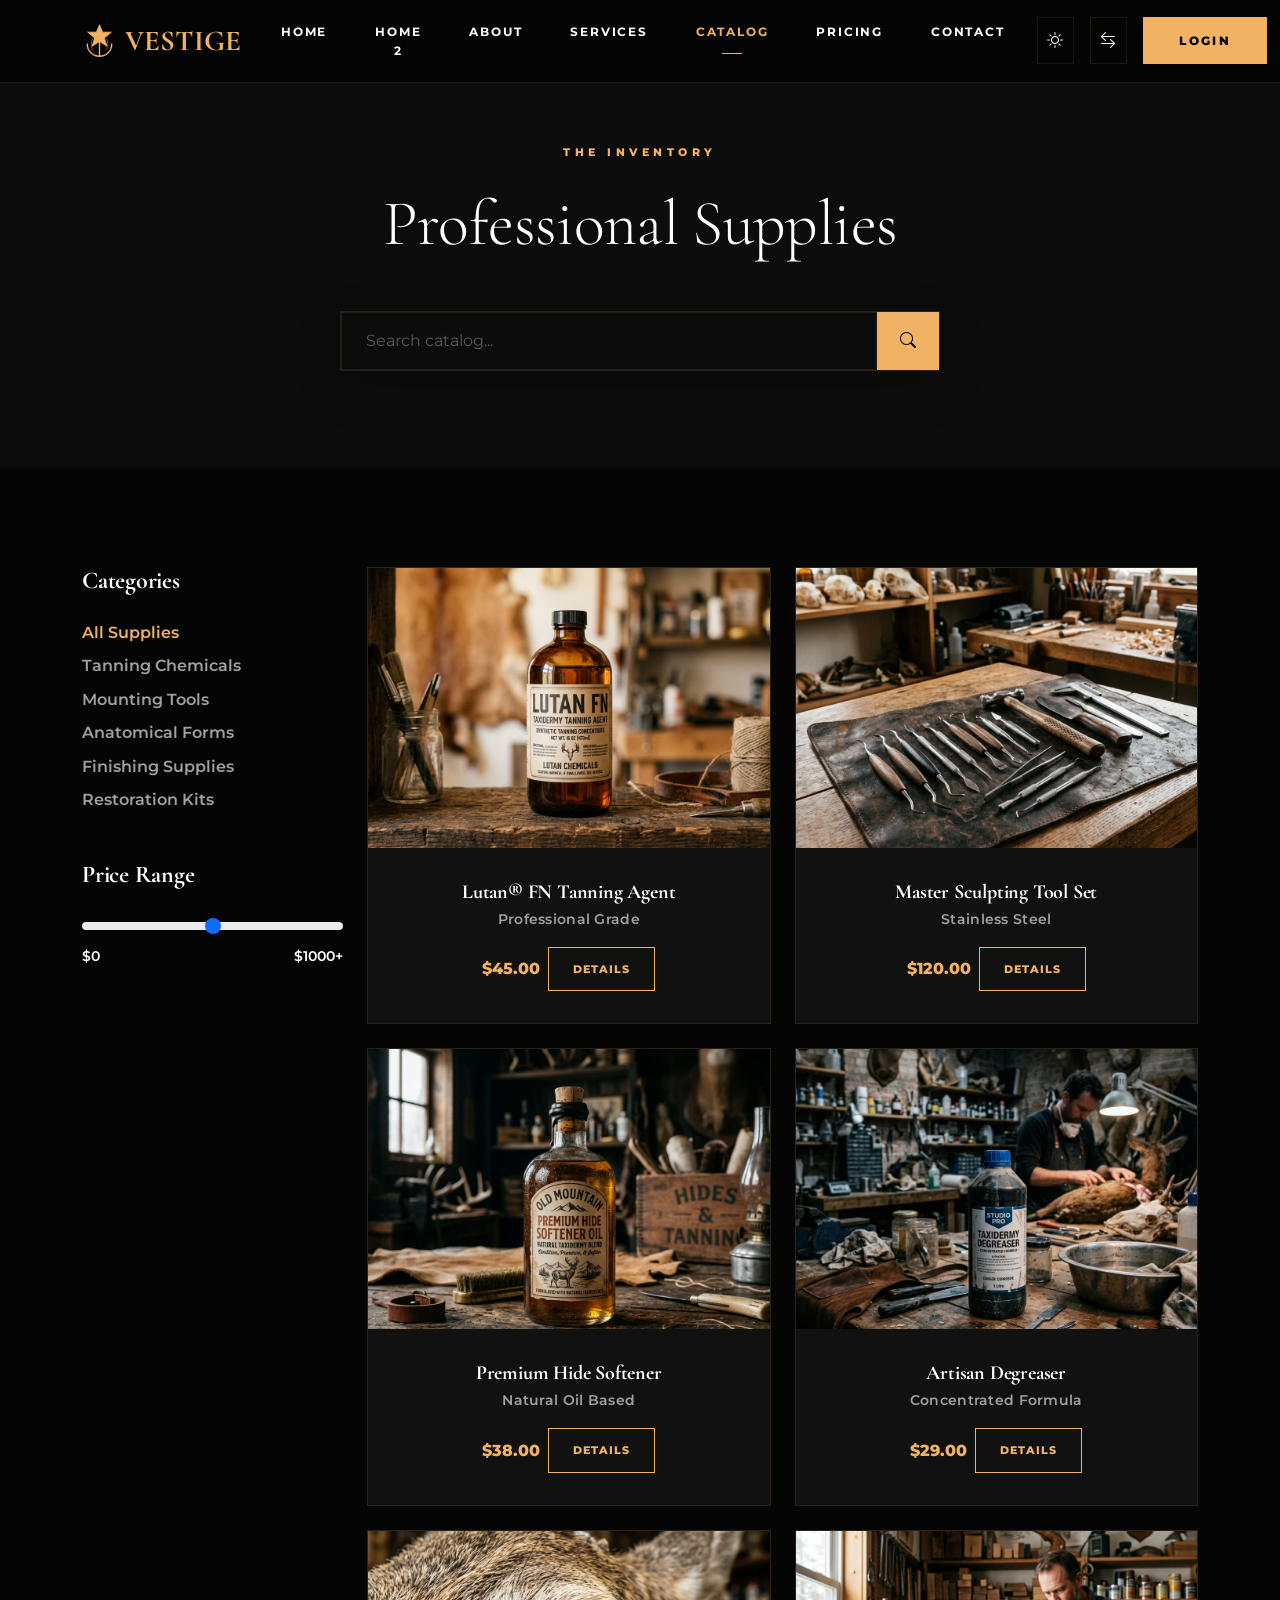
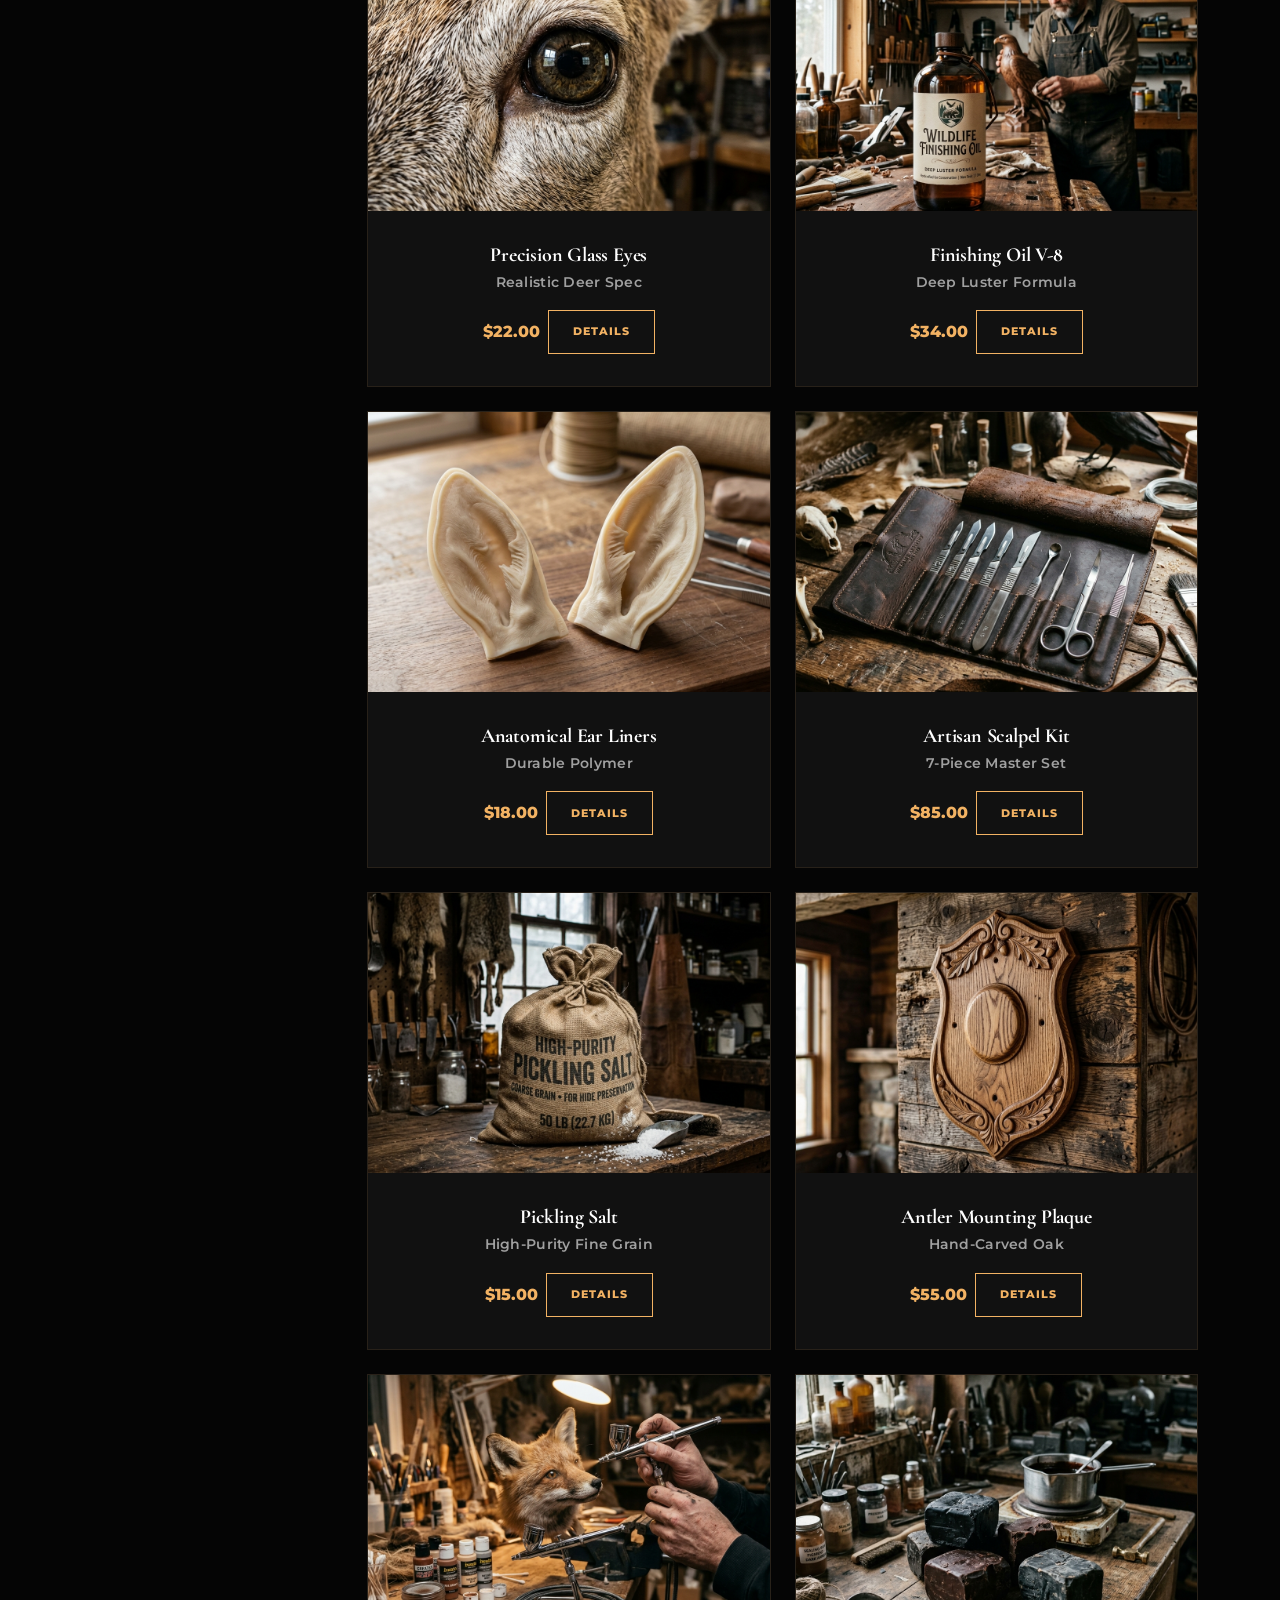
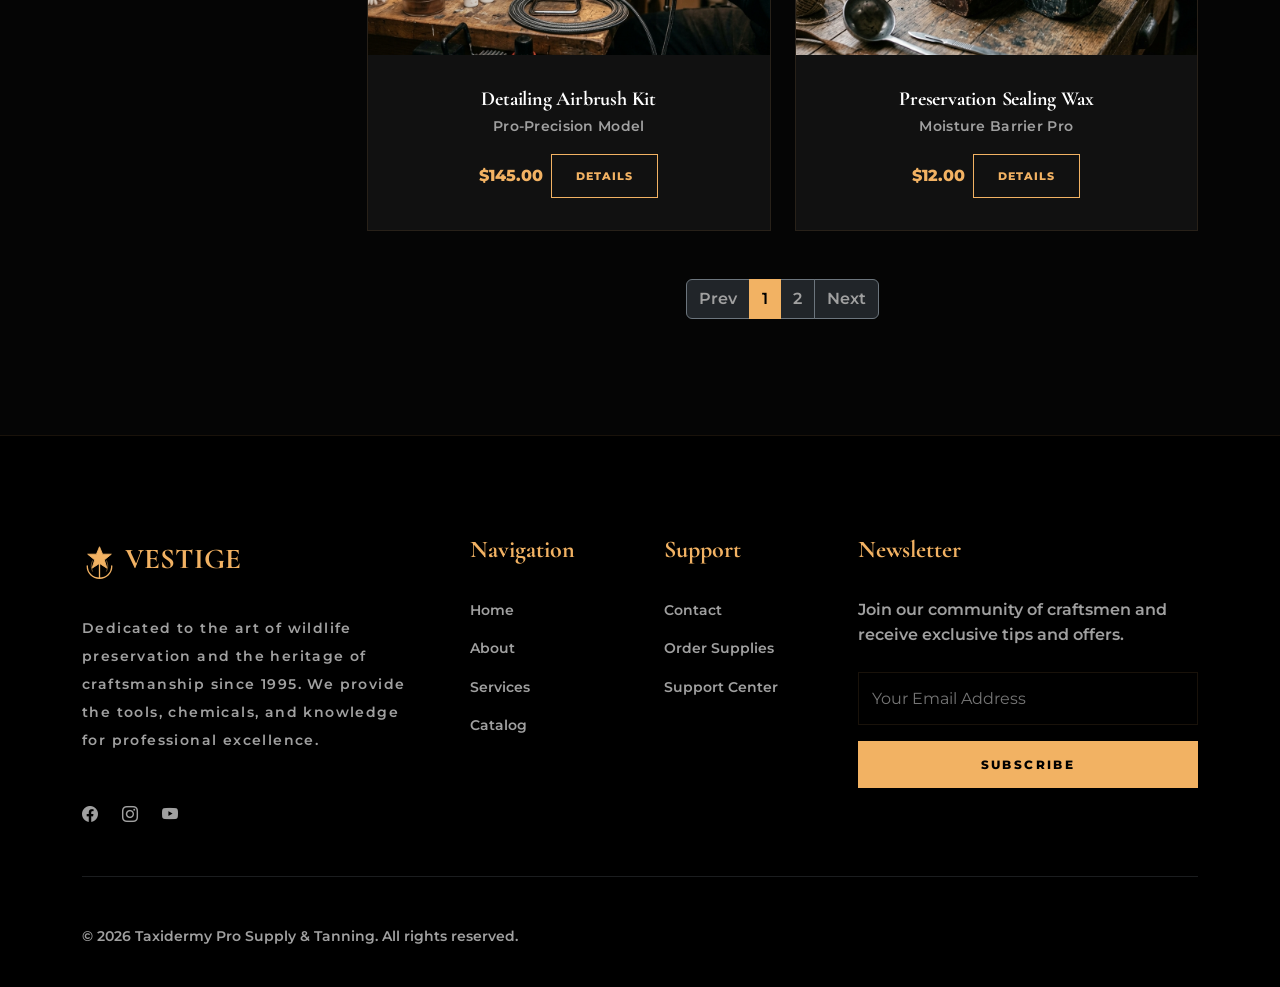
==== commit 086d5e19: "2nd commit" ====
--- a/catalog.html
+++ b/catalog.html
@@ -49,7 +49,7 @@
         </div>
     </nav>
 
-    <section class="py-5 mt-5 bg-secondary-custom" style="background-color: var(--secondary-bg);">
+    <section class="py-5 mt-5 bg-secondary-custom catalog-hero" style="background-color: var(--secondary-bg);">
         <div class="container py-5 text-center">
             <div class="section-title mb-5 reveal">
                 <span>The Inventory</span>
@@ -92,7 +92,7 @@
                 </div>
                 
                 <!-- Product Grid -->
-                <div class="col-lg-9">
+                <div class="col-lg-9 catalog-products">
                     <div class="row g-4">
                         <!-- Product Item -->
                         <div class="col-md-6 col-sm-6">
--- a/assets/css/style.css
+++ b/assets/css/style.css
@@ -105,6 +105,10 @@
     background: var(--primary-bg);
 }
 
+[data-theme="dark"] .navbar-toggler-icon {
+    filter: invert(1) brightness(1.8);
+}
+
 .navbar-brand {
     font-family: 'Cormorant Garamond', serif;
     font-size: 1.8rem;
@@ -562,6 +566,84 @@
     margin-bottom: 1.5rem;
 }
 
+.supply-categories .rustic-card-content a {
+    margin-top: auto;
+    align-self: flex-start;
+}
+
+@media (min-width: 992px) {
+    .catalog-products .rustic-card-content {
+        text-align: center;
+        align-items: center;
+    }
+
+    .catalog-products .rustic-card-content .mt-auto {
+        justify-content: center !important;
+        align-items: center !important;
+        text-align: center;
+    }
+
+    .catalog-products .rustic-card-content .btn {
+        width: auto !important;
+    }
+}
+
+@media (min-width: 768px) and (max-width: 991.98px) {
+    .supply-categories .supply-grid {
+        justify-content: center;
+    }
+
+    .supply-categories .supply-grid > .supply-item {
+        width: 50%;
+    }
+
+    .supply-categories .supply-grid > .supply-item:nth-child(3) {
+        margin-left: auto;
+        margin-right: auto;
+    }
+
+    .supply-categories .rustic-card-content {
+        text-align: center;
+        align-items: center;
+    }
+
+    .supply-categories .rustic-card-content p {
+        text-align: center;
+        margin-left: auto;
+        margin-right: auto;
+    }
+
+    .supply-categories .rustic-card-content a {
+        align-self: center;
+    }
+
+    .restoration-showcase .col-lg-5 > .d-flex.align-items-center.mb-5 {
+        justify-content: center;
+        text-align: center;
+        gap: 2rem;
+    }
+
+    .restoration-showcase .col-lg-5 > .d-flex.align-items-center.mb-5 > .me-5 {
+        margin-right: 0 !important;
+    }
+
+    .gallery-carousel .row.g-3 > .col-md-3 {
+        flex: 0 0 50%;
+        max-width: 50%;
+    }
+
+    .vault-section .vault-features .d-flex {
+        flex-direction: column;
+        align-items: center !important;
+        text-align: center;
+    }
+
+    .vault-section .vault-features .d-flex .ms-3 {
+        margin-left: 0 !important;
+        margin-top: 0.75rem;
+    }
+}
+
 /* --- Footer --- */
 footer {
     background: var(--footer-bg);
@@ -670,6 +752,37 @@
 
 /* --- Responsive --- */
 @media (max-width: 991px) {
+    .catalog-hero .search-wrapper .btn {
+        width: auto !important;
+        max-width: none !important;
+        min-width: 52px !important;
+        padding: 0.75rem 0.9rem !important;
+        margin: 0 !important;
+        display: flex !important;
+    }
+
+    .reveal,
+    .stagger {
+        opacity: 1 !important;
+        transform: none !important;
+    }
+
+    html, body {
+        overflow-y: auto;
+    }
+
+    section {
+        height: auto !important;
+        max-height: none !important;
+        overflow-y: visible !important;
+    }
+
+    .hero,
+    .split-hero {
+        height: auto !important;
+        min-height: auto !important;
+    }
+
     .navbar-collapse {
         background: var(--secondary-bg);
         padding: 2rem;
@@ -682,9 +795,60 @@
     .editorial-img {
         height: 450px;
     }
+
+    .contact-details-section {
+        overflow-x: clip;
+    }
+
+    .contact-info-column {
+        text-align: center;
+    }
+
+    .contact-info-item {
+        flex-direction: column;
+        align-items: center;
+        text-align: center;
+        gap: 0.6rem;
+    }
+
+    .contact-info-item .icon-box {
+        margin-right: 0 !important;
+        line-height: 1;
+    }
+
+    .contact-info-item p {
+        margin-bottom: 0;
+        overflow-wrap: anywhere;
+    }
+
+    .contact-social-links {
+        justify-content: center;
+    }
 }
 
 @media (max-width: 768px) {
+    .services-final-touch .finishing-grid {
+        grid-template-columns: 1fr;
+    }
+
+    .heritage-stats > .col-6 {
+        display: flex;
+    }
+
+    .heritage-stats .stat-card {
+        width: 100%;
+        min-height: 130px;
+        display: flex;
+        flex-direction: column;
+        justify-content: center;
+    }
+
+    .contact-details-section {
+        padding-top: 40px;
+        padding-bottom: 40px;
+        overflow: hidden;
+    }
+
     section {
         padding: 60px 0;
         text-align: center !important;
@@ -1324,6 +1488,27 @@
     flex-direction: column;
 }
 
+[data-theme="light"] .pricing-card h3 {
+    color: var(--text-primary) !important;
+}
+
+[data-theme="dark"] #faqAccordion .accordion-button {
+    color: var(--text-primary) !important;
+}
+
+[data-theme="dark"] #faqAccordion .accordion-button::after {
+    filter: invert(1) brightness(1.25);
+}
+
+.pricing-submit-btn {
+    display: inline-flex;
+    align-items: center;
+    justify-content: center;
+    font-size: 0.875rem;
+    letter-spacing: 0.1em;
+    font-family: 'Montserrat', sans-serif;
+}
+
 .pricing-card:hover {
     border-color: var(--accent-color);
     transform: translateY(-5px);
@@ -1652,6 +1837,18 @@
     background: var(--accent-color);
     color: #000;
     border-color: var(--accent-color);
+}
+
+@media (max-width: 991px) {
+    .auth-page .auth-wrapper {
+        align-items: flex-start;
+        padding-top: 6.5rem;
+    }
+
+    .auth-page .auth-controls {
+        top: 1rem;
+        right: 1rem;
+    }
 }
 
 @media (max-width: 576px) {
@@ -1754,7 +1951,7 @@
 
     .auth-page .auth-wrapper {
         max-width: 100%;
-        padding: 1rem;
+        padding: 6.5rem 1rem 1rem;
         background-attachment: scroll !important;
     }
 
